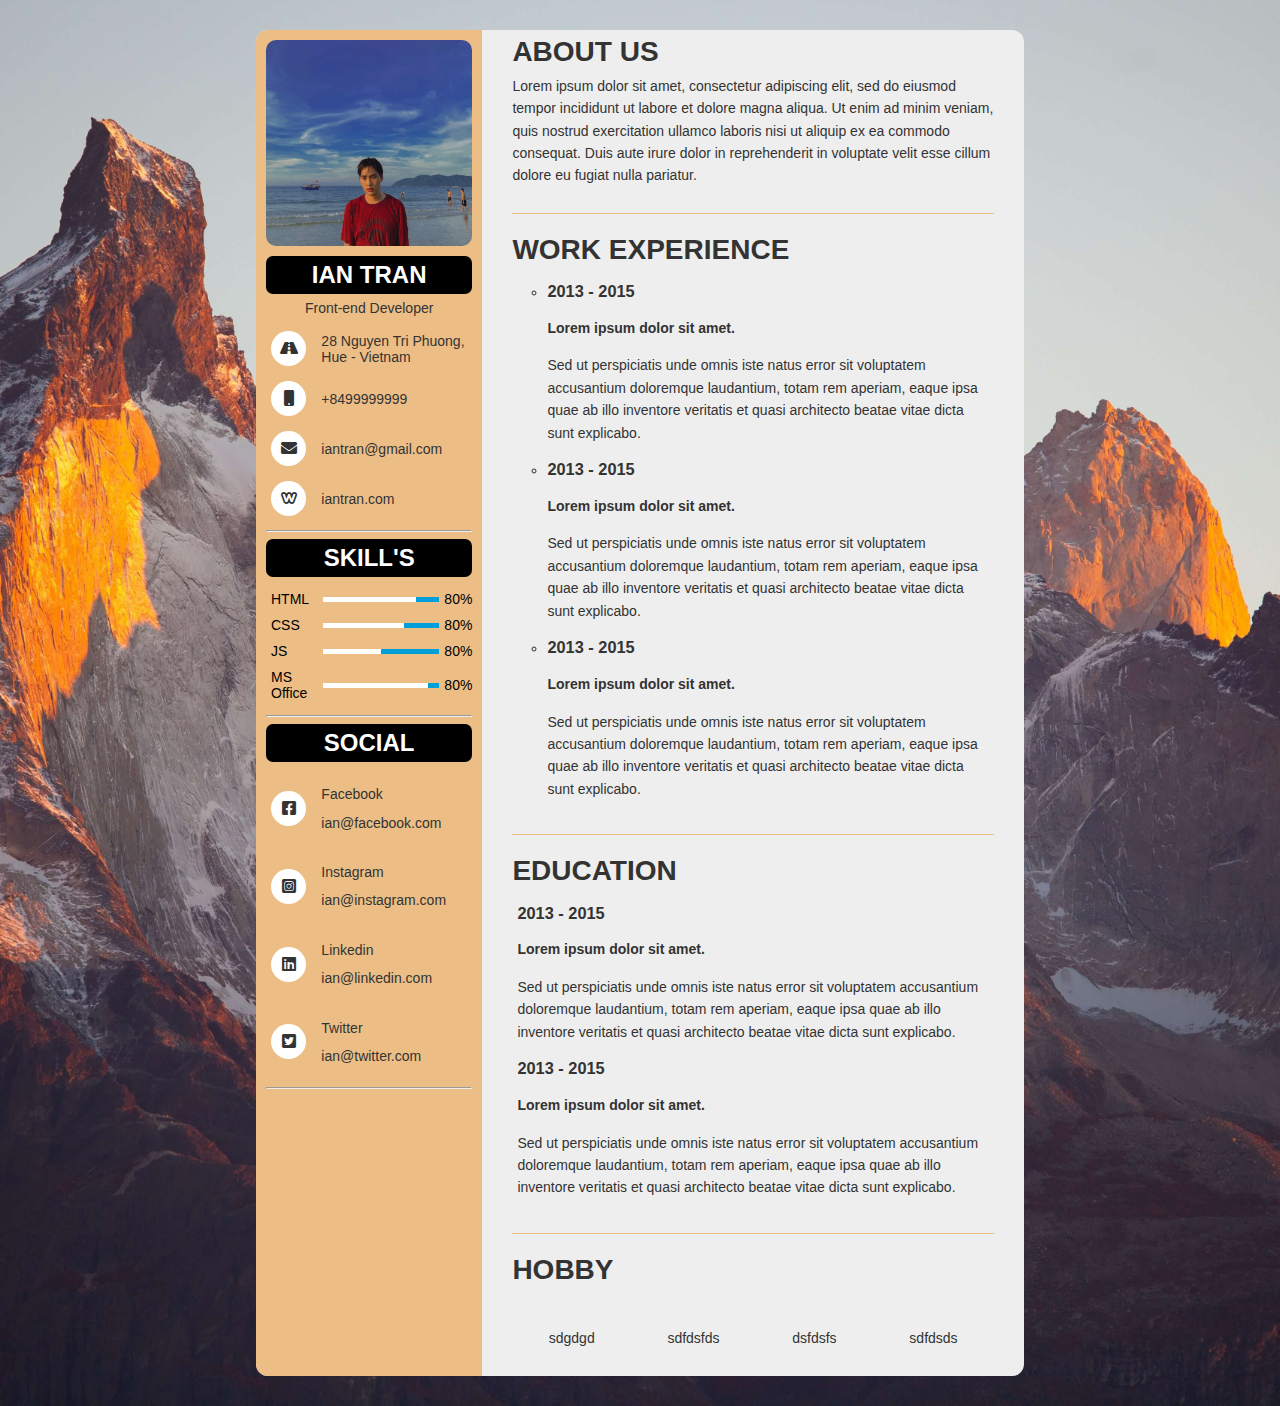
==== index.html @ e82303f6 "cv" ====
<!DOCTYPE html>
<html lang="en">
<head>
    <meta charset="UTF-8">
    <meta http-equiv="X-UA-Compatible" content="IE=edge">
    <meta name="viewport" content="width=device-width, initial-scale=1.0">
    <title>Resume</title>
    <link rel="stylesheet" href="/assets/css/style.css">
    <link rel="stylesheet" href="/assets/fontawesome/css/all.min.css">
</head>
<body>
<div class="resume">
    <div class="left-col">
        <img class="profile_pic" src="/assets/img/profile_pic.jpeg" alt="profile_pic">
        <div class="title">
            <h1>Ian Tran</h1>
            <span>Front-end Developer</span>
        </div>

        <!-- BEGIN INFO -->
        <ul class="info">
            <li class="info-left">
            <div class="icon"><i class="fas fa-road custom-icon"></i></div>
            <div class="info-left__details">28 Nguyen Tri Phuong, Hue - Vietnam</div>
            </li>
            <li class="info-left">
                <div class="icon"><i class="fas fa-mobile custom-icon"></i></div>
                <div class="info-left__details">+8499999999</div>
            </li>
            <li class="info-left">
                <div class="icon"><i class="fas fa-envelope custom-icon"></i></div>
                <div class="info-left__details">iantran@gmail.com</div>
            </li>
            <li class="info-left">
                <div class="icon"><i class="fab fa-weebly custom-icon"></i></div>
                <div class="info-left__details">iantran.com</div>
            </li>
                
    </ul>
 
            <hr>
        <!-- END INFO -->
        <!-- BEGIN SKILL -->
        <div class="title">
            <h1>SKILL'S</h1>
        </div>

        <ul>
            <li class="skill">
                <div class="skill_name">HTML</div>
                <div class="skill_progress">
                <span style="width: 80%;"></span>
            </div>
                <div class="skill_per">80%</div>
            </li>
            <li class="skill">
                <div class="skill_name">CSS</div>
                <div class="skill_progress">
                <span style="width: 70%;"></span>
                </div>
                <div class="skill_per">80%</div>
            </li>
            <li class="skill">
                <div class="skill_name">JS</div>
                <div class="skill_progress">
                <span style="width: 50%;"></span>
                </div>
                <div class="skill_per">80%</div>
            </li>
            <li class="skill">
                <div class="skill_name"> MS Office</div>
                <div class="skill_progress">
                <span style="width: 90%;"></span>
                </div>
                <div class="skill_per">80%</div>
            </li>
                
    </ul>
 
            <hr>
        <!-- END SKILL -->
        <!-- BEGIN SOCIAL -->
        <div class="title">
            <h1>SOCIAL</h1>
        </div>

        <ul>
            <li class="social">
                <div class="icon"><i class="fab fa-facebook-square custom-icon"></i></div>
                <div class="social-details">
                    <p class="semi-bold">Facebook</p>
                    <p>ian@facebook.com</p>
            </div>
            </li>
            <li class="social">
                <div class="icon"><i class="fab fa-instagram-square custom-icon"></i></div>
                <div class="social-details">
                    <p>Instagram </p>
                    <p>ian@instagram.com</p>
                </div>
            </li>
            <li class="social">
                <div class="icon"><i class="fab fa-linkedin custom-icon"></i></div>
                <div class="social-details">
                    <p> Linkedin </p>
                    <p>ian@linkedin.com</p>
                </div>
            </li>
            <li class="social">
                <div class="icon"> <i class="fab fa-twitter-square custom-icon"></i> </div>
                <div class="social-details">
                    <p> Twitter </p>
                    <p>ian@twitter.com</p>

                </div>
            </li>
                
    </ul>
 
            <hr>
        <!-- END SOCIAL -->


    </div>
    <div class="right-col">
        <div class="info-right__about">
            <h1 class="tilte">
            ABOUT US
            </h1>
            <p>
            Lorem ipsum dolor sit amet, consectetur adipiscing elit, sed do eiusmod tempor incididunt ut labore et dolore magna aliqua. Ut enim ad minim veniam, quis nostrud exercitation ullamco laboris nisi ut aliquip ex ea commodo consequat. Duis aute irure dolor in reprehenderit in voluptate velit esse cillum dolore eu fugiat nulla pariatur. 
            </p>
            
        </div>
        <div class="info-right__workexp">
            <h1 class="tilte">WORK EXPERIENCE</h1>
            <ul>
                <li>
                    <h3>2013 - 2015<h3>
                    <h4>Lorem ipsum dolor sit amet.</h4>
                    <p>
                        Sed ut perspiciatis unde omnis iste natus error sit voluptatem accusantium doloremque laudantium, totam rem aperiam, eaque ipsa quae ab illo inventore veritatis et quasi architecto beatae vitae dicta sunt explicabo.
                    </p>
                </li>
                <li>
                    <h3>2013 - 2015<h3>
                    <h4>Lorem ipsum dolor sit amet.</h4>
                    <p>
                        Sed ut perspiciatis unde omnis iste natus error sit voluptatem accusantium doloremque laudantium, totam rem aperiam, eaque ipsa quae ab illo inventore veritatis et quasi architecto beatae vitae dicta sunt explicabo.
                    </p>
                </li>
                <li>
                    <h3>2013 - 2015<h3>
                    <h4>Lorem ipsum dolor sit amet.</h4>
                    <p>
                        Sed ut perspiciatis unde omnis iste natus error sit voluptatem accusantium doloremque laudantium, totam rem aperiam, eaque ipsa quae ab illo inventore veritatis et quasi architecto beatae vitae dicta sunt explicabo.
                    </p>
                </li>
            </ul>
        </div>
        <div class="info-right__edu">
            <h1>EDUCATION</h1>
            <ul>
                <li>
                    <h3>2013 - 2015<h3>
                    <h4>Lorem ipsum dolor sit amet.</h4>
                    <p>
                        Sed ut perspiciatis unde omnis iste natus error sit voluptatem accusantium doloremque laudantium, totam rem aperiam, eaque ipsa quae ab illo inventore veritatis et quasi architecto beatae vitae dicta sunt explicabo.
                    </p>
                </li>
                <li>
                    <h3>2013 - 2015<h3>
                    <h4>Lorem ipsum dolor sit amet.</h4>
                    <p>
                        Sed ut perspiciatis unde omnis iste natus error sit voluptatem accusantium doloremque laudantium, totam rem aperiam, eaque ipsa quae ab illo inventore veritatis et quasi architecto beatae vitae dicta sunt explicabo.
                    </p>
                </li>
            </ul>
        </div>
        <div class="info-right__hobby">
            <h1>HOBBY</h1>
            <ul>
            </ul>
        <div class="hobby-icon">
        <div>sdgdgd</div>
        <div>sdfdsfds</div>
        <div>dsfdsfs</div>
        <div>sdfdsds</div>
        </div>
    </div>
</div>

</body>
</html>
---- assets/css/style.css ----
body {
  font-size: 14px;
  font-family: Helvetica, sans-serif;
  color: #333;
  background-image: url(/assets/img/bgr.jpg);
  background-size: cover;
  background-position:center center;
}
p {
  font-size:14px;
  line-height: 1.6;
  margin:.375rem 0;
}
h1 {
  margin: 0.4rem 0;
}
ul {
  padding-left:5px;
  list-style-type: none;
}
.resume {
  width: 768px;
  margin: 30px auto;
  background-color: #eee;
  border-radius: 12px;
  display: flex;
}

.custom-icon {
  background-color:#fff;
  border-radius: 50%;
  font-size: 16px;
  text-align: center;
  line-height: 35px !important;
  width:35px;
  height:35px;
}

.resume .left-col {
  width:30%;
  padding: 10px;
  background-color:rgb(236, 190, 134);
  border-radius: 12px 0 0 12px;
}
.resume .left-col .profile_pic {
width: 100%;
height:auto;
border-radius: 10px;
}
.left-col .title {
  text-align: center;
}

.left-col .title h1 {
  color: #FFF;
  font-size: 24px;
  font-weight: 600;
  text-transform: uppercase;
  padding:5px 10px;
  background:#000;
  border-radius: 7px;
}
.info-left {
  margin-top:15px;
  display:flex;
  align-items: center;
}
.icon {
  width: 25%;

}
.info-left .info-left__details {
  width: 75%;
}
.skill_progress {
  width: 60%;
  margin: 0 5px;
  height: 5px;
  background: #009fd9;
  position: relative;
}
.skill_progress span {
  position: absolute;
  top: 0;
  left: 0;
  height: 100%;
  background: #fff;

}

.skill_name {
  width: 30%;
  text-align: left;
  align-items: left;
  margin-left: 0px;
  box-sizing: border-box;
}
.skill_progress{
  width: 75%;
}
.skill {
    display: flex;
    margin-bottom: 10px;
    color:#000000;
    justify-content: space-between;
    align-items: center;
}

.social {
  margin-top:15px;
  display:flex;
  align-items: center;
}
.resume .left-col .ul .social-details p {
  line-height:1.2;
}
.resume .right-col {
  width: 70%;
  padding: 0 30px;
}
.right-col .info-right__about, .right-col .info-right__workexp, .right-col .info-right__edu {
border-bottom: 1px solid rgb(236, 190, 134);
padding-bottom: 20px;
margin-bottom: 20px;
}
.info-right__workexp ul {
  list-style: circle;
  margin-left: 30px;
}
.hobby-icon {
  display: flex;
  justify-content: space-around;
  padding: 30px 0px;
}
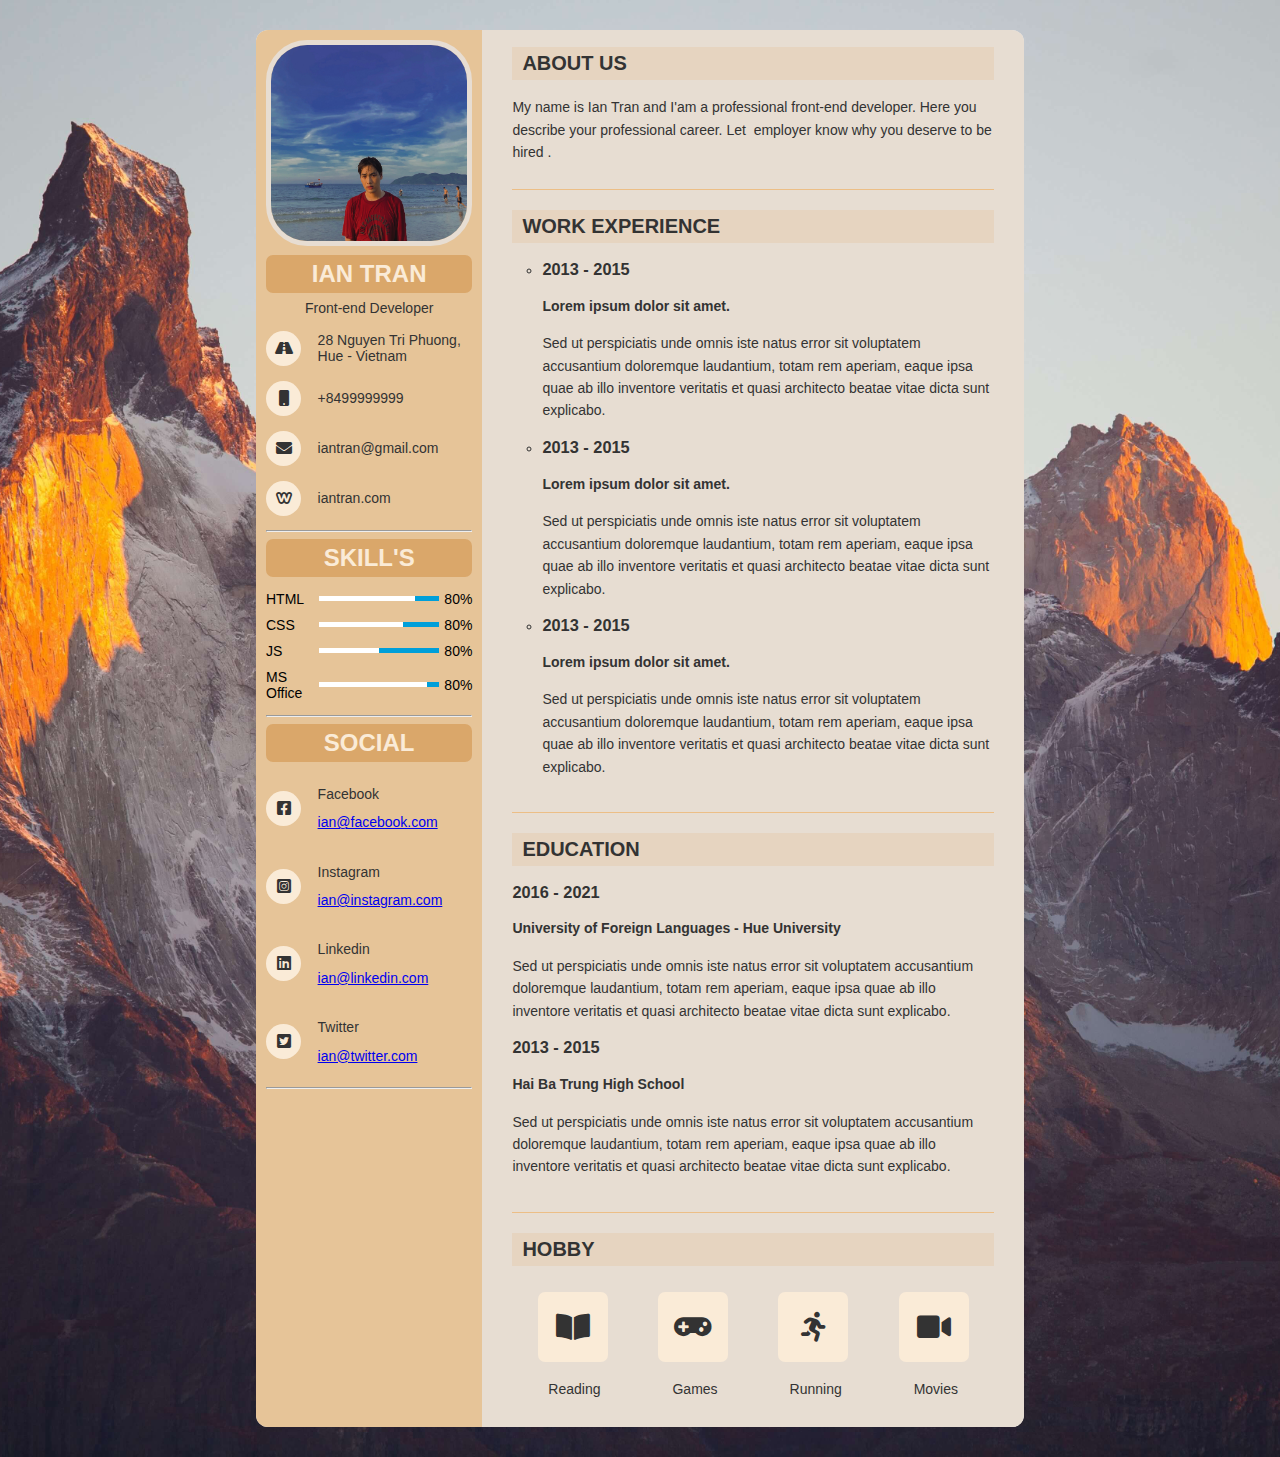
==== commit b4372b76: "update cv" ====
--- a/index.html
+++ b/index.html
@@ -89,28 +89,28 @@
                 <div class="icon"><i class="fab fa-facebook-square custom-icon"></i></div>
                 <div class="social-details">
                     <p class="semi-bold">Facebook</p>
-                    <p>ian@facebook.com</p>
+                    <p><a href="https://www.facebook.com" target="_blank"> ian@facebook.com</a></p>
             </div>
             </li>
             <li class="social">
                 <div class="icon"><i class="fab fa-instagram-square custom-icon"></i></div>
                 <div class="social-details">
                     <p>Instagram </p>
-                    <p>ian@instagram.com</p>
+                    <a href="https://www.instagram.com" target="_blank"><p>ian@instagram.com</p></a>
                 </div>
             </li>
             <li class="social">
                 <div class="icon"><i class="fab fa-linkedin custom-icon"></i></div>
                 <div class="social-details">
                     <p> Linkedin </p>
-                    <p>ian@linkedin.com</p>
+                    <a href="https://www.linkedin.com" target="_blank"><p>ian@linkedin.com</p></a>
                 </div>
             </li>
             <li class="social">
                 <div class="icon"> <i class="fab fa-twitter-square custom-icon"></i> </div>
                 <div class="social-details">
                     <p> Twitter </p>
-                    <p>ian@twitter.com</p>
+                    <a href="https://www.twitter.com" target="_blank"><p>ian@twitter.com</p></a>
 
                 </div>
             </li>
@@ -124,16 +124,16 @@
     </div>
     <div class="right-col">
         <div class="info-right__about">
-            <h1 class="tilte">
+            <h2 class="title">
             ABOUT US
-            </h1>
+            </h2>
             <p>
-            Lorem ipsum dolor sit amet, consectetur adipiscing elit, sed do eiusmod tempor incididunt ut labore et dolore magna aliqua. Ut enim ad minim veniam, quis nostrud exercitation ullamco laboris nisi ut aliquip ex ea commodo consequat. Duis aute irure dolor in reprehenderit in voluptate velit esse cillum dolore eu fugiat nulla pariatur. 
+                My name is Ian Tran and I'am a professional front-end developer. Here you describe your professional career. Let  employer know why you deserve to be hired .  
             </p>
             
         </div>
         <div class="info-right__workexp">
-            <h1 class="tilte">WORK EXPERIENCE</h1>
+            <h2 class="title">WORK EXPERIENCE</h2>
             <ul>
                 <li>
                     <h3>2013 - 2015<h3>
@@ -159,18 +159,18 @@
             </ul>
         </div>
         <div class="info-right__edu">
-            <h1>EDUCATION</h1>
+            <h2 class="title">EDUCATION</h2>
             <ul>
                 <li>
-                    <h3>2013 - 2015<h3>
-                    <h4>Lorem ipsum dolor sit amet.</h4>
-                    <p>
-                        Sed ut perspiciatis unde omnis iste natus error sit voluptatem accusantium doloremque laudantium, totam rem aperiam, eaque ipsa quae ab illo inventore veritatis et quasi architecto beatae vitae dicta sunt explicabo.
-                    </p>
-                </li>
-                <li>
-                    <h3>2013 - 2015<h3>
-                    <h4>Lorem ipsum dolor sit amet.</h4>
+                    <h3>2016 - 2021<h3>
+                    <h4>University of Foreign Languages - Hue University</h4>
+                    <p>
+                        Sed ut perspiciatis unde omnis iste natus error sit voluptatem accusantium doloremque laudantium, totam rem aperiam, eaque ipsa quae ab illo inventore veritatis et quasi architecto beatae vitae dicta sunt explicabo.
+                    </p>
+                </li>
+                <li>
+                    <h3>2013 - 2015<h3>
+                    <h4>Hai Ba Trung High School</h4>
                     <p>
                         Sed ut perspiciatis unde omnis iste natus error sit voluptatem accusantium doloremque laudantium, totam rem aperiam, eaque ipsa quae ab illo inventore veritatis et quasi architecto beatae vitae dicta sunt explicabo.
                     </p>
@@ -178,14 +178,20 @@
             </ul>
         </div>
         <div class="info-right__hobby">
-            <h1>HOBBY</h1>
+            <h2 class="title">HOBBY</h2>
             <ul>
             </ul>
-        <div class="hobby-icon">
-        <div>sdgdgd</div>
-        <div>sdfdsfds</div>
-        <div>dsfdsfs</div>
-        <div>sdfdsds</div>
+        <div class="hobby-section">
+        <div><i class="fas fa-book-open hobby-icon"></i></div>
+        <div><i class="fas fa-gamepad hobby-icon"></i></div>
+        <div><i class="fas fa-running hobby-icon"></i></div>
+        <div><i class="fas fa-video hobby-icon"></i></div>
+        </div>
+        <div class="hobby-details">
+            <p>Reading</p>
+            <p>Games</p>
+            <p>Running</p>
+            <p>Movies</p>
         </div>
     </div>
 </div>
--- a/assets/css/style.css
+++ b/assets/css/style.css
@@ -9,14 +9,14 @@
 p {
   font-size:14px;
   line-height: 1.6;
-  margin:.375rem 0;
+  margin:0.375rem 0;
 }
 h1 {
   margin: 0.4rem 0;
 }
 ul {
-  padding-left:5px;
   list-style-type: none;
+  padding-left: 0;
 }
 .resume {
   width: 768px;
@@ -27,7 +27,7 @@
 }
 
 .custom-icon {
-  background-color:#fff;
+  background-color:antiquewhite;
   border-radius: 50%;
   font-size: 16px;
   text-align: center;
@@ -39,25 +39,28 @@
 .resume .left-col {
   width:30%;
   padding: 10px;
-  background-color:rgb(236, 190, 134);
+  background-color:rgb(230, 196, 152);
   border-radius: 12px 0 0 12px;
+  padding-left: 10px;
 }
 .resume .left-col .profile_pic {
-width: 100%;
+width: 95%;
 height:auto;
-border-radius: 10px;
+border-radius: 20%;
+border:#e7ddd2 5px solid;
+
 }
 .left-col .title {
   text-align: center;
 }
 
 .left-col .title h1 {
-  color: #FFF;
+  color: antiquewhite;
   font-size: 24px;
   font-weight: 600;
   text-transform: uppercase;
   padding:5px 10px;
-  background:#000;
+  background:rgb(218, 167, 106);
   border-radius: 7px;
 }
 .info-left {
@@ -67,10 +70,11 @@
 }
 .icon {
   width: 25%;
+}
 
-}
 .info-left .info-left__details {
   width: 75%;
+
 }
 .skill_progress {
   width: 60%;
@@ -117,6 +121,8 @@
 .resume .right-col {
   width: 70%;
   padding: 0 30px;
+  background-color:#e7ddd2;
+  border-radius: 0 12px 12px 0;
 }
 .right-col .info-right__about, .right-col .info-right__workexp, .right-col .info-right__edu {
 border-bottom: 1px solid rgb(236, 190, 134);
@@ -127,8 +133,32 @@
   list-style: circle;
   margin-left: 30px;
 }
-.hobby-icon {
+.hobby-section {
   display: flex;
   justify-content: space-around;
-  padding: 30px 0px;
+  padding: 10px 0px;
+}
+.hobby-icon {
+  background-color: antiquewhite;
+  border-radius:10%;
+  font-size: 30px;
+  text-align: center;
+  line-height: 70px !important;
+  width:70px;
+  height:70px;
+}
+.hobby-details {
+  display: flex;
+  justify-content: space-around;
+  padding: 0 0 20px 0;
+  margin-top: 0px;
+}
+.right-col .title {
+  color: #333;
+  font-size: 20px;
+  font-weight: 600;
+  text-transform: uppercase;
+  padding:5px 10px;
+  background:rgb(230, 212, 192);
+  border-radius: px;
 }